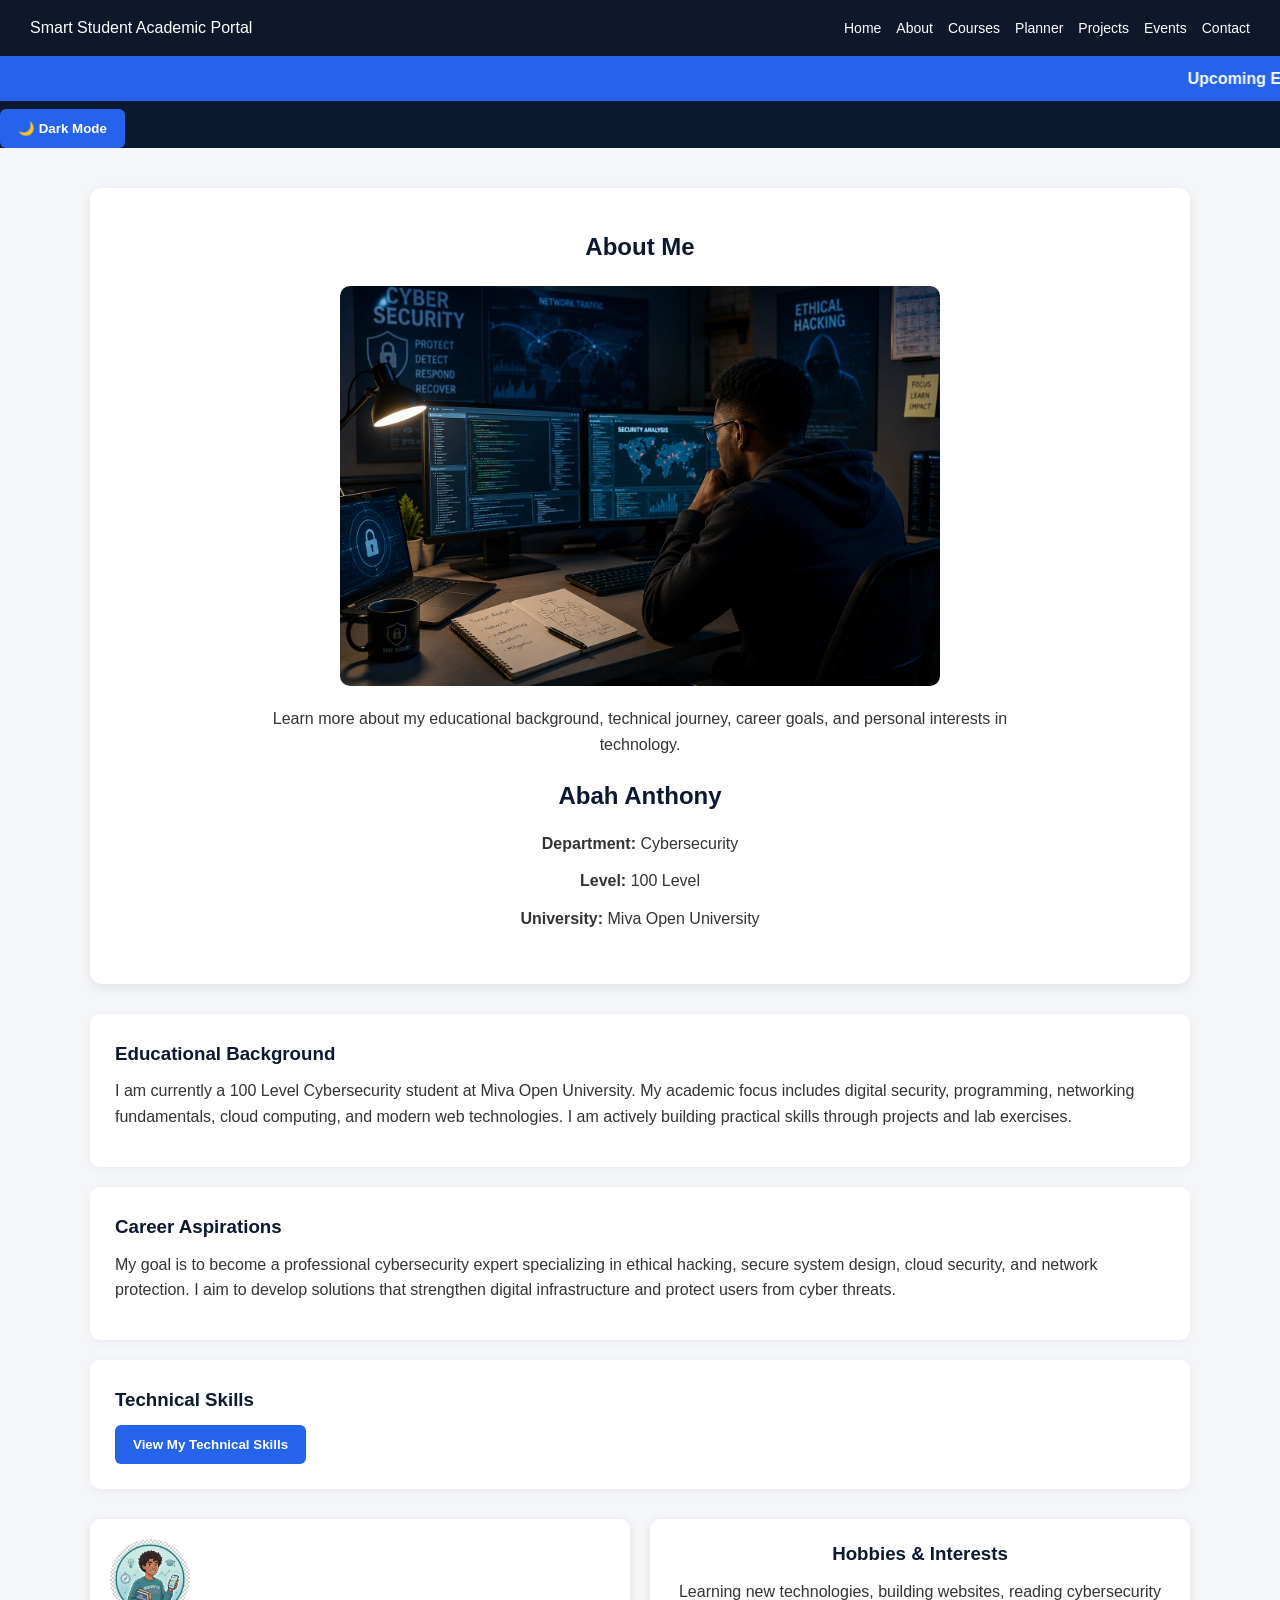
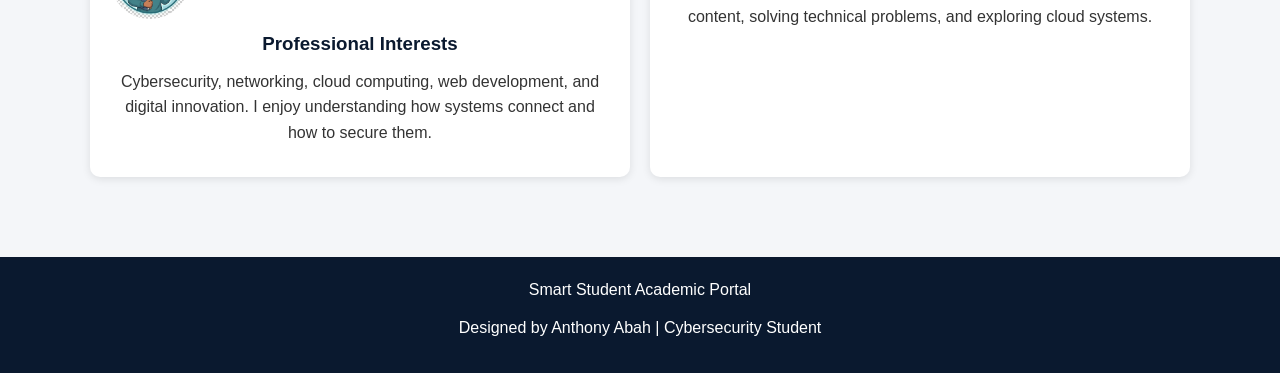
==== about.html @ 96dfaee3 "Initial commit" ====
<!DOCTYPE html>
<html lang="en">

<head>
<meta charset="UTF-8">
<meta name="viewport" content="width=device-width, initial-scale=1.0">

<title>About Me | Smart Student Academic Portal</title>

<link rel="stylesheet" href="style.css">
</head>

<body>

<header>

<nav>
<div class="logo">
Smart Student Academic Portal
</div>

<ul>
<li><a href="index.html">Home</a></li>
<li><a href="about.html" class="active">About</a></li>
<li><a href="courses.html">Courses</a></li>
<li><a href="planner.html">Planner</a></li>
<li><a href="projects.html">Projects</a></li>
<li><a href="events.html">Events</a></li>
<li><a href="appointments.html">Contact</a></li>
</ul>
</nav>

<marquee>
Upcoming Events: Cybersecurity Seminar | HTML Lab Assessment | Student Workshop | Guest Lecture
</marquee>

<button id="darkModeBtn" onclick="toggleDarkMode()">
🌙 Dark Mode
</button>

</header>


<main class="container">

<section class="about-hero">

<h1>About Me</h1>

<img src="images/cyber-analysis.png"
alt="Cybersecurity Professional Analyzing Data">

<p>
Learn more about my educational background, technical journey, career goals, and personal interests in technology.
</p>

<h2>Abah Anthony</h2>

<p><strong>Department:</strong> Cybersecurity</p>
<p><strong>Level:</strong> 100 Level</p>
<p><strong>University:</strong> Miva Open University</p>

</section>


<section class="content-block">

<h3>Educational Background</h3>

<p>
I am currently a 100 Level Cybersecurity student at Miva Open University.
My academic focus includes digital security, programming, networking fundamentals,
cloud computing, and modern web technologies. I am actively building practical skills
through projects and lab exercises.
</p>

</section>


<section class="content-block">

<h3>Career Aspirations</h3>

<p>
My goal is to become a professional cybersecurity expert specializing in ethical hacking,
secure system design, cloud security, and network protection. I aim to develop solutions
that strengthen digital infrastructure and protect users from cyber threats.
</p>

</section>


<section class="content-block">

<h3>Technical Skills</h3>

<button onclick="toggleSkills()">View My Technical Skills</button>

<div id="skills" style="display:none;">
<ul>
<li>HTML5 & CSS3</li>
<li>JavaScript Basics</li>
<li>Python Programming</li>
<li>Cybersecurity Fundamentals</li>
<li>Networking Basics</li>
<li>Cloud Networking Fundamentals</li>
<li>Cloud Computing Concepts</li>
<li>Network Security Principles</li>
<li>Problem Solving</li>
</ul>
</div>

</section>


<section class="card-container">

<div class="card">
<img src="images/student-avatar.png" alt="Student Avatar">
<h3>Professional Interests</h3>
<p>
Cybersecurity, networking, cloud computing, web development, and digital innovation.
I enjoy understanding how systems connect and how to secure them.
</p>
</div>

<div class="card">
<h3>Hobbies & Interests</h3>
<p>
Learning new technologies, building websites, reading cybersecurity content,
solving technical problems, and exploring cloud systems.
</p>
</div>

</section>

</main>


<footer>
<p>Smart Student Academic Portal</p>
<p>Designed by Anthony Abah | Cybersecurity Student</p>
</footer>


<script src="script.js"></script>

</body>
</html>
---- style.css ----
/* ===================== */
/* RESET */
/* ===================== */

* {
    margin: 0;
    padding: 0;
    box-sizing: border-box;
}

/* ===================== */
/* BODY */
/* ===================== */

body {
    font-family: Arial, sans-serif;
    line-height: 1.6;
    background: #f4f6f9;
    color: #333;
}

/* ===================== */
/* TYPOGRAPHY FIX */
/* ===================== */

h1, h2, h3 {
    color: #0A192F;
    margin-bottom: 10px;
}

p {
    margin-bottom: 12px;
}

/* ===================== */
/* HEADER */
/* ===================== */

header {
    background: #0A192F;
    color: white;
}

/* NAVIGATION */

nav {
    display: flex;
    justify-content: space-between;
    align-items: center;
    padding: 15px 30px;
    background: #0f172a;
    color: white;
}

nav ul {
    display: flex;
    gap: 15px;
    list-style: none;
}

nav ul li a {
    color: white;
    text-decoration: none;
    font-size: 14px;
    transition: 0.3s ease;
}

nav ul li a:hover {
    color: #60a5fa;
}

/* ===================== */
/* MARQUEE */
/* ===================== */

marquee {
    background: #2563EB;
    color: white;
    padding: 10px;
    font-weight: bold;
}

/* ===================== */
/* BUTTONS */
/* ===================== */

button {
    background: #2563EB;
    color: white;
    border: none;
    padding: 12px 18px;
    border-radius: 6px;
    cursor: pointer;
    transition: 0.3s;
}

button:hover {
    background: #0A192F;
}

/* ===================== */
/* CONTAINER */
/* ===================== */

.container {
    width: 90%;
    max-width: 1100px;
    margin: auto;
    padding: 40px 0;
}

/* ===================== */
/* HERO (FIXED FOR ABOUT PAGE) */
/* ===================== */

/* ===================== */
/* HERO SECTION */
/* ===================== */

.hero {
    display: flex;
    align-items: center;
    justify-content: space-between;
    gap: 40px;
    margin-bottom: 40px;
    flex-wrap: wrap;
}

.hero-image,
.hero-text {
    flex: 1;
}

.hero img {
    width: 100%;
    max-width: 600px;
    border-radius: 10px;
    display: block;
}

.hero-text {
    text-align: left;
}

/* ===================== */
/* SECTIONS (IMPORTANT FIX) */
/* ===================== */

.content-block {
    background: white;
    padding: 25px;
    margin-bottom: 20px;
    border-radius: 10px;
    box-shadow: 0 2px 10px rgba(0,0,0,0.05);
}

/* ===================== */
/* HERO TEXT */
/* ===================== */

.hero-text {
    margin-top: 20px;
}

/* ===================== */
/* SKILLS LIST */
/* ===================== */

#skills {
    margin-top: 15px;
    padding-left: 20px;
}

/* ===================== */
/* CARDS */
/* ===================== */

.card-container {
    display: grid;
    grid-template-columns: repeat(auto-fit, minmax(250px, 1fr));
    gap: 20px;
    margin-top: 30px;
}

.card {
    background: white;
    padding: 20px;
    border-radius: 10px;
    box-shadow: 0 2px 8px rgba(0,0,0,0.1);
    text-align: center;
    transition: transform 0.3s ease;
}

.card:hover {
    transform: translateY(-5px);
}

.card img {
    width: 80px;
    height: 80px;
    border-radius: 50%;
    margin-bottom: 10px;
}

/* ===================== */
/* TABLES */
/* ===================== */


table, th, td {
    border: 1px solid #ccc;
}

th {
    background: #0A192F;
    color: white;
    padding: 12px;
}

td {
    padding: 12px;
    text-align: center;
}

/* ===================== */
/* FORMS */
/* ===================== */

form {
    background: white;
    padding: 25px;
    border-radius: 10px;
}

input,
textarea,
select{

width:100%;
padding:12px;
margin:10px 0;
border:1px solid #cbd5e1;
border-radius:8px;
font-size:15px;
transition:.3s;

}

input:focus,
textarea:focus,
select:focus{

border-color:#2563eb;
outline:none;
box-shadow:0 0 5px rgba(37,99,235,.3);

}

/* ===================== */
/* FOOTER */
/* ===================== */

footer {
    background: #0A192F;
    color: white;
    text-align: center;
    padding: 20px;
    margin-top: 40px;
}

/* ===================== */
/* DARK MODE */
/* ===================== */

body.dark-mode {
    background-color: #121212;
    color: #ffffff;
}

/* Header & Footer */

body.dark-mode header,
body.dark-mode footer {
    background-color: #1e1e1e;
}

/* Cards and content sections */

body.dark-mode .content-block,
body.dark-mode .card,
body.dark-mode form,
body.dark-mode table {
    background-color: #242424;
    color: #ffffff;
}

/* Headings */

body.dark-mode h1,
body.dark-mode h2,
body.dark-mode h3,
body.dark-mode h4,
body.dark-mode h5,
body.dark-mode h6 {
    color: #ffffff;
}

/* General text */

body.dark-mode p,
body.dark-mode span,
body.dark-mode li,
body.dark-mode label,
body.dark-mode td,
body.dark-mode th {
    color: #ffffff;
}

/* Navigation links */

body.dark-mode nav ul li a {
    color: #ffffff;
}

/* Tables */

body.dark-mode tr:nth-child(even) {
    background-color: #2a2a2a;
}

body.dark-mode tr:hover {
    background-color: #333333;
}

/* Inputs */

body.dark-mode input,
body.dark-mode textarea,
body.dark-mode select {
    background-color: #1e1e1e;
    color: #ffffff;
    border: 1px solid #444;
}

/* Lists inside cards */

body.dark-mode .card ul li {
    background-color: #2a2a2a;
}

/* Date & Time box */

body.dark-mode #dateTime {
    background-color: #1e1e1e;
}

/* Buttons */

body.dark-mode button {
    background-color: #2563EB;
    color: #ffffff;
}

body.dark-mode button:hover {
    background-color: #3b82f6;
}
body.dark-mode {
    background: #0f172a;
    color: #e2e8f0;
}

body.dark-mode nav {
    background: #020617;
}

body.dark-mode .hero-home {
    background: linear-gradient(to right, #0b1220, #0f172a);
}

body.dark-mode .dash-card,
body.dark-mode .stat-card,
body.dark-mode .multimedia {
    background: #1e293b;
    color: #e2e8f0;
}

body.dark-mode #dateTime {
    background: rgba(255,255,255,0.05);
    color: white;
}

body.dark-mode .dash-card{

background:#1e293b;
color:white;

}

body.dark-mode .dash-card h3{

color:white;

}

body.dark-mode .dash-card p{

color:#d1d5db;

}

body.dark-mode .hero-home{

background:#1e293b;
color:white;

}

button{

font-weight:600;

}
/* ===================== */
/* RESPONSIVE */
/* ===================== */

/* ===================== */
/* RESPONSIVE */
/* ===================== */

@media (max-width: 768px) {

    nav {
        flex-direction: column;
        align-items: center;
        padding: 20px;
    }

    nav ul {
        display: flex;
        flex-wrap: wrap;
        justify-content: center;
        gap: 12px;
        margin-top: 15px;
    }

    .hero {
        flex-direction: column;
        text-align: center;
    }

    .hero-text {
        text-align: center;
    }

    .container {
        width: 95%;
    }

    .card {
        width: 100%;
    }
}

table {
    width: 100%;
    border-collapse: collapse;
    margin-top: 20px;
    background: white;
    border-radius: 10px;
    overflow: hidden;
}

/* zebra rows */
tr:nth-child(even) {
    background: #f8fafc;
}

tr:hover {
    background: #eef2ff;
}
.hero-home {
    text-align: center;
    background: white;
    padding: 40px;
    border-radius: 12px;
    margin-bottom: 30px;
    box-shadow: 0 2px 10px rgba(0,0,0,0.08);
}

.profile-image {
    width: 180px;
    height: 180px;
    object-fit: cover;
    border-radius: 50%;
    margin-bottom: 20px;
}

.hero-home h1 {
    margin-bottom: 10px;
}

.hero-home h2 {
    margin-bottom: 10px;
}

.hero-home p {
    max-width: 800px;
    margin: 0 auto 15px auto;
}

/* ===================== */
/* MULTIMEDIA SECTION */
/* ===================== */

.multimedia {
    margin: 40px 20px;
    padding: 30px;
    background: #fff;
    border-radius: 12px;
    box-shadow: 0 6px 18px rgba(0,0,0,0.05);
}

.multimedia h2{

margin-bottom: 15px;

}

.multimedia p{

margin-bottom: 20px;

}

.multimedia iframe{

width:100%;
aspect-ratio:16/9;
height:auto;

}
#dateTime {
    margin-top: 15px;
    font-size: 18px;
    font-weight: 500;
    padding: 10px 15px;
    display: inline-block;
    border-radius: 10px;
    background: rgba(0,0,0,0.05);
}
.cta-button {
    display: inline-block;
    margin-top: 20px;
    padding: 12px 22px;
    background: #2563eb;
    color: white;
    text-decoration: none;
    border-radius: 8px;
    font-weight: 600;
    transition: 0.3s ease;
}

.cta-button:hover {
    background: #1d4ed8;
    transform: translateY(-3px);
}
/* DASHBOARD GRID */
.dashboard-grid {
    display: grid;
    grid-template-columns: repeat(auto-fit, minmax(220px, 1fr));
    gap: 20px;
    margin-top: 20px;
}

/* FUNCTIONAL CARDS */
.dash-card {
    display: block;
    text-decoration: none;
    color: inherit;
    background: #fff;
    padding: 20px;
    border-radius: 12px;
    box-shadow: 0 4px 12px rgba(0,0,0,0.08);
    transition: 0.3s ease;
}

.dash-card:hover {
    transform: translateY(-5px);
    box-shadow: 0 8px 18px rgba(0,0,0,0.15);
}

/* STATS GRID */
.stats-grid {
    display: grid;
    grid-template-columns: repeat(auto-fit, minmax(180px, 1fr));
    gap: 20px;
    margin-top: 20px;
}

.stat-card {
    background: #ffffff;
    padding: 25px;
    border-radius: 14px;
    text-align: center;
    box-shadow: 0 6px 18px rgba(0,0,0,0.06);
    transition: 0.3s ease;
}

.stat-card:hover {
    transform: scale(1.05);
}

.stat-card h3 {
    font-size: 26px;
    margin-bottom: 5px;
    color: #2563eb;
}
#taskList {
    list-style: none;
    padding: 0;
    margin-top: 10px;
}

#taskList li {
    display: flex;
    justify-content: space-between;
    align-items: center;
    padding: 8px;
    margin-bottom: 6px;
    background: #f4f4f4;
    border-radius: 6px;
}

#taskList button {
    background: red;
    color: white;
    border: none;
    padding: 5px 8px;
    border-radius: 4px;
    cursor: pointer;
}

#taskList button:hover {
    opacity: 0.8;
}

progress{
width:100%;
height:20px;
margin-top:15px;
border-radius:8px;
}

img{
max-width:100%;
height:auto;
display:block;
}

/* ===================== */
/* ABOUT HERO */
/* ===================== */

.about-hero{
    text-align:center;
    background:#ffffff;
    padding:40px;
    border-radius:12px;
    margin-bottom:30px;
    box-shadow:0 4px 12px rgba(0,0,0,.08);
}

.about-hero img{
    width:100%;
    max-width:600px;
    margin:20px auto;
    display:block;
    border-radius:10px;
}

.about-hero h1{
    margin-bottom:15px;
}

.about-hero h2{
    margin-top:20px;
    margin-bottom:15px;
}

.about-hero p{
    max-width:800px;
    margin:0 auto 12px auto;
}
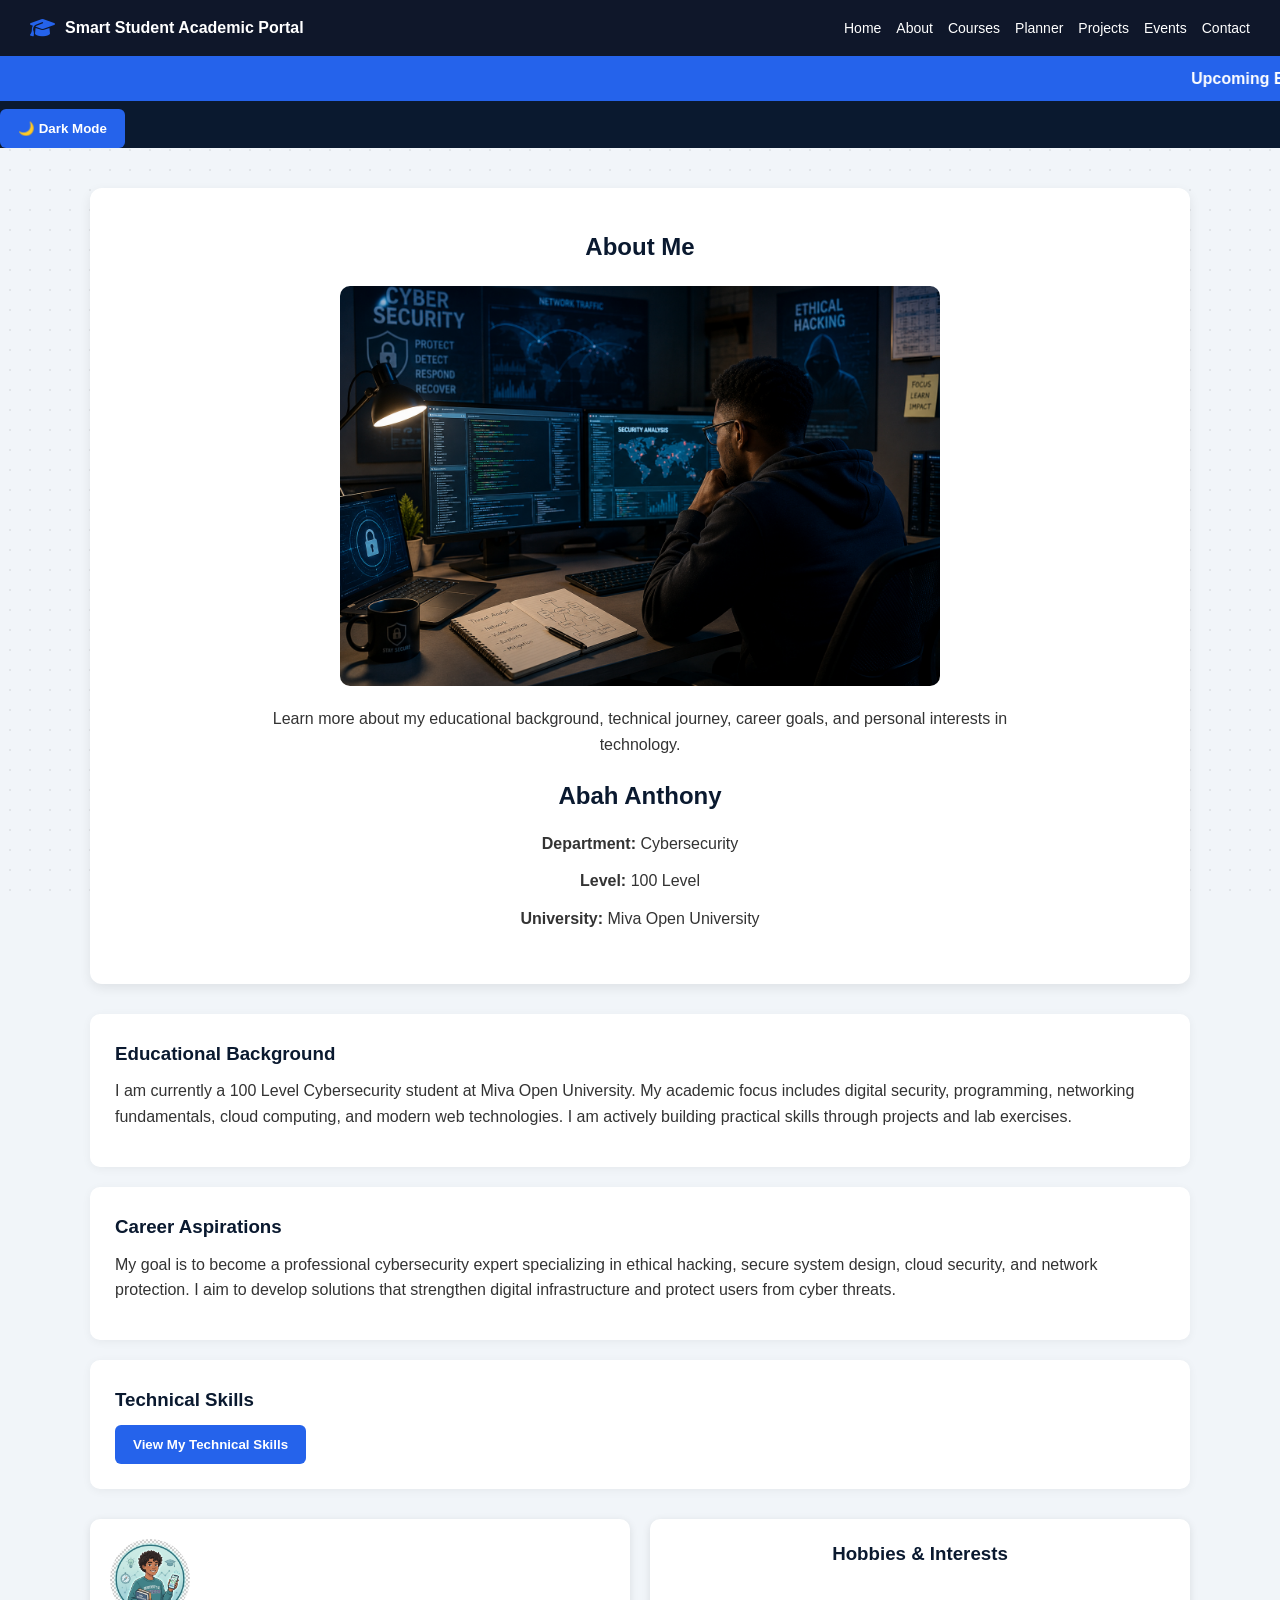
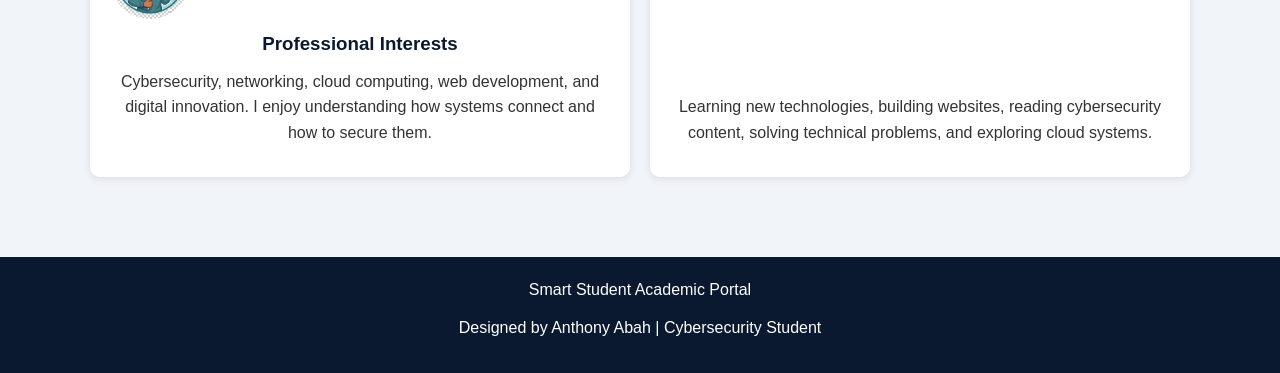
==== commit 03fb7642: "Improve projects page layout with dashboard section and stats" ====
--- a/about.html
+++ b/about.html
@@ -6,6 +6,7 @@
 <meta name="viewport" content="width=device-width, initial-scale=1.0">
 
 <title>About Me | Smart Student Academic Portal</title>
+<link rel="stylesheet" href="https://cdnjs.cloudflare.com/ajax/libs/font-awesome/6.5.0/css/all.min.css">
 
 <link rel="stylesheet" href="style.css">
 </head>
@@ -16,6 +17,7 @@
 
 <nav>
 <div class="logo">
+<i class="fa-solid fa-graduation-cap"></i>
 Smart Student Academic Portal
 </div>
 
--- a/style.css
+++ b/style.css
@@ -15,8 +15,21 @@
 body {
     font-family: Arial, sans-serif;
     line-height: 1.6;
-    background: #f4f6f9;
     color: #333;
+    background: #f1f5f9;
+}
+
+body::before {
+    content: "";
+    position: fixed;
+    top: 0;
+    left: 0;
+    width: 100%;
+    height: 100%;
+    background-image: radial-gradient(#00000010 1px, transparent 1px);
+    background-size: 20px 20px;
+    pointer-events: none;
+    z-index: -1;
 }
 
 /* ===================== */
@@ -192,7 +205,8 @@
 }
 
 .card:hover {
-    transform: translateY(-5px);
+    transform: translateY(-8px);
+    box-shadow: 0 14px 28px rgba(0,0,0,0.15);
 }
 
 .card img {
@@ -200,6 +214,17 @@
     height: 80px;
     border-radius: 50%;
     margin-bottom: 10px;
+}
+
+.card,
+.content-block,
+.stat-card,
+.dash-card {
+    backdrop-filter: blur(6px);
+}
+
+.card button {
+    margin-top: 15px;
 }
 
 /* ===================== */
@@ -469,6 +494,29 @@
     background: white;
     border-radius: 10px;
     overflow: hidden;
+}
+
+.table-wrapper {
+    width: 100%;
+    overflow-x: auto;
+    -webkit-overflow-scrolling: touch;
+}
+
+table {
+    width: 100%;
+    border-collapse: collapse;
+    min-width: 600px; /* keeps structure intact */
+}
+
+@media (max-width: 768px) {
+    table {
+        font-size: 13px;
+    }
+
+    th, td {
+        padding: 8px;
+        white-space: nowrap;
+    }
 }
 
 /* zebra rows */
@@ -691,4 +739,123 @@
 .about-hero p{
     max-width:800px;
     margin:0 auto 12px auto;
+}
+
+/* ===================== */
+/* PROJECTS HERO */
+/* ===================== */
+
+.projects-hero {
+    text-align: center;
+    margin-bottom: 30px;
+}
+
+.projects-hero h1 {
+    font-size: 38px;
+    margin-bottom: 10px;
+}
+
+.projects-hero p {
+    max-width: 700px;
+    margin: 0 auto 30px auto;
+    color: #555;
+}
+
+/* ===================== */
+/* PROJECT SUMMARY STATS */
+/* ===================== */
+
+.project-summary {
+    display: grid;
+    grid-template-columns: repeat(auto-fit, minmax(150px, 1fr));
+    gap: 15px;
+    margin-top: 20px;
+}
+
+.summary-card {
+    background: white;
+    padding: 20px;
+    border-radius: 12px;
+    text-align: center;
+    box-shadow: 0 4px 12px rgba(0,0,0,0.08);
+    transition: 0.3s ease;
+}
+
+.summary-card:hover {
+    transform: translateY(-5px);
+}
+
+.summary-card h3 {
+    font-size: 28px;
+    color: #2563eb;
+}
+
+/* ===================== */
+/* STATUS BADGES */
+/* ===================== */
+
+#project1Status,
+#project2Status,
+#project3Status {
+    padding: 5px 10px;
+    border-radius: 6px;
+    font-weight: bold;
+    display: inline-block;
+}
+
+#project1Status {
+    background: #fff3cd;
+    color: #856404;
+}
+
+#project2Status {
+    background: #d4edda;
+    color: #155724;
+}
+
+#project3Status {
+    background: #f8d7da;
+    color: #721c24;
+}
+
+/* ===================== */
+/* CARD IMPROVEMENT */
+/* ===================== */
+
+.card {
+    min-height: 240px;
+    display: flex;
+    flex-direction: column;
+    justify-content: space-between;
+}
+
+body.dark-mode .summary-card {
+    background: #1e293b;
+    color: #e2e8f0;
+    box-shadow: 0 6px 16px rgba(0,0,0,0.4);
+}
+
+body.dark-mode .summary-card h3 {
+    color: #60a5fa;
+}
+
+body.dark-mode .summary-card p {
+    color: #cbd5e1;
+}
+
+body.dark-mode .summary-card:hover {
+    transform: translateY(-5px);
+    box-shadow: 0 10px 25px rgba(0,0,0,0.5);
+}
+
+.logo {
+    display: flex;
+    align-items: center;
+    gap: 10px;
+    font-weight: bold;
+}
+
+.logo i {
+    color: #2563eb;
+    font-size: 20px;
 }
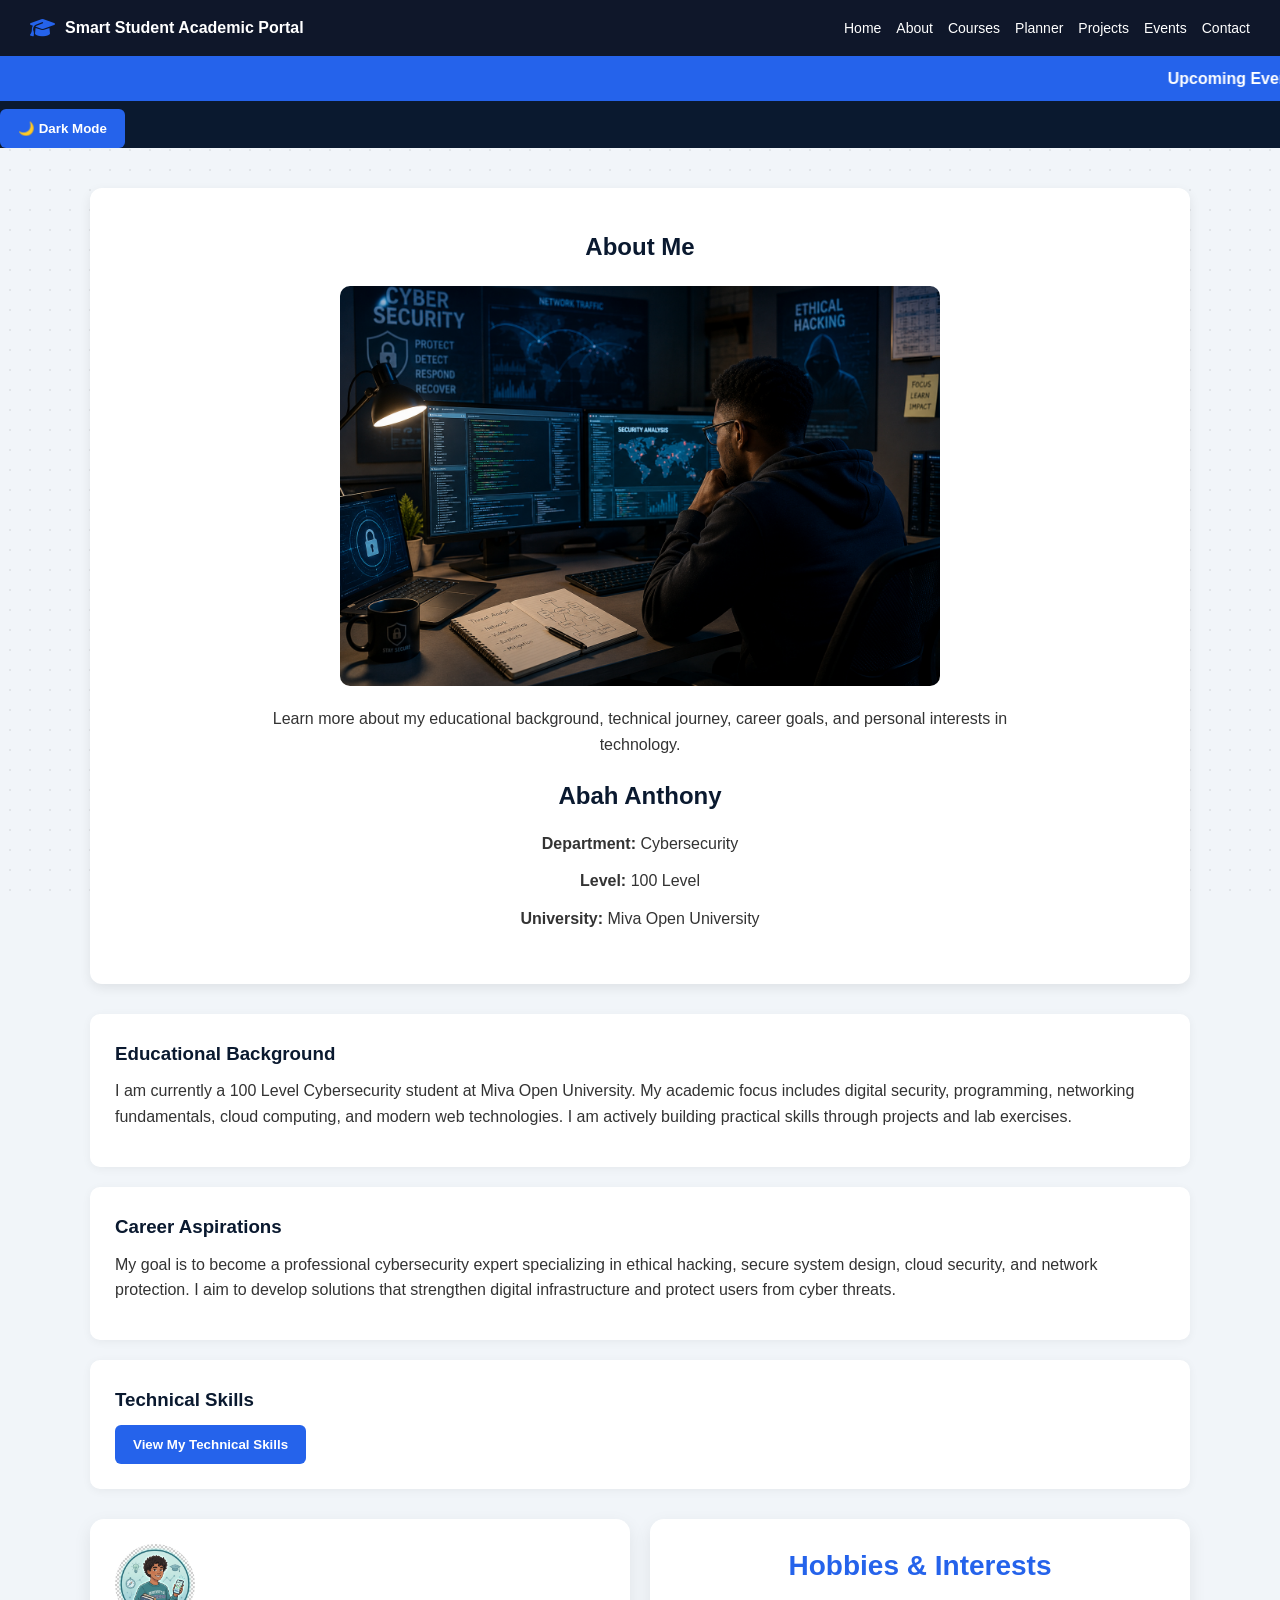
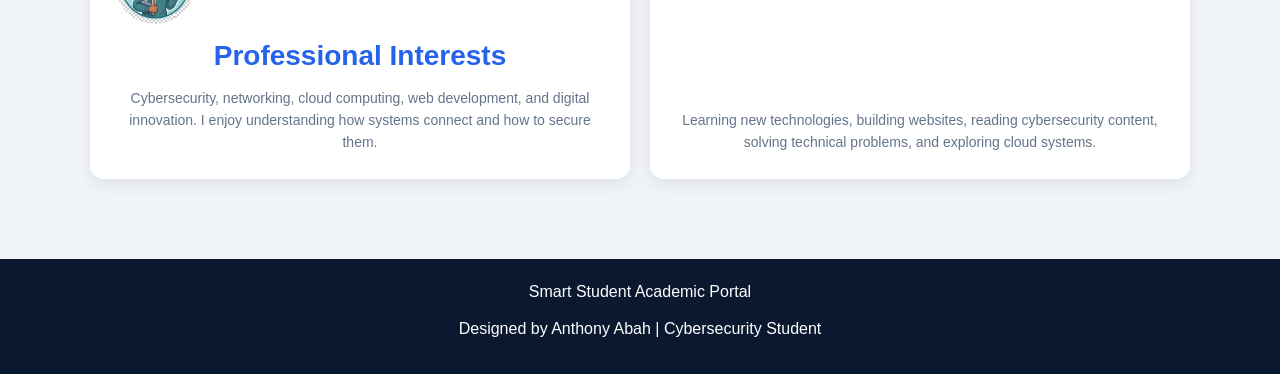
==== commit 7ae1c4a8: "Improve projects page layout with dashboard section and stats" ====
--- a/about.html
+++ b/about.html
@@ -9,6 +9,16 @@
 <link rel="stylesheet" href="https://cdnjs.cloudflare.com/ajax/libs/font-awesome/6.5.0/css/all.min.css">
 
 <link rel="stylesheet" href="style.css">
+
+<script>
+(function () {
+    const savedTheme = localStorage.getItem("theme");
+
+    if (savedTheme === "dark") {
+        document.documentElement.classList.add("dark-mode");
+    }
+})();
+</script>
 </head>
 
 <body>
--- a/style.css
+++ b/style.css
@@ -858,4 +858,62 @@
 .logo i {
     color: #2563eb;
     font-size: 20px;
+}
+
+.dark-mode .about-hero {
+    background: #1e293b;
+    color: #e2e8f0;
+}
+
+.dark-mode .about-hero p,
+.dark-mode .about-hero h1,
+.dark-mode .about-hero h2 {
+    color: #e2e8f0;
+}
+
+.dark-mode .about-hero span {
+    color: #cbd5e1;
+}
+
+/* ===================== */
+/* COURSE DASHBOARD CARDS FIX */
+/* ===================== */
+
+.card-container .card {
+    background: #ffffff;
+    padding: 25px;
+    border-radius: 14px;
+    text-align: center;
+    box-shadow: 0 6px 18px rgba(0,0,0,0.08);
+    transition: all 0.3s ease;
+}
+
+.card-container .card h3 {
+    font-size: 28px;
+    margin-bottom: 8px;
+    color: #2563eb;
+}
+
+.card-container .card p {
+    margin: 0;
+    font-size: 14px;
+    color: #64748b;
+}
+
+.dark-mode .card-container .card {
+    background: #1e293b;
+    color: #e2e8f0;
+}
+
+.dark-mode .card-container .card p {
+    color: #cbd5e1;
+}
+
+.dark-mode .card-container .card h3 {
+    color: #60a5fa;
+}
+
+.card-container .card:hover {
+    transform: translateY(-6px) scale(1.02);
+    box-shadow: 0 12px 25px rgba(0,0,0,0.15);
 }
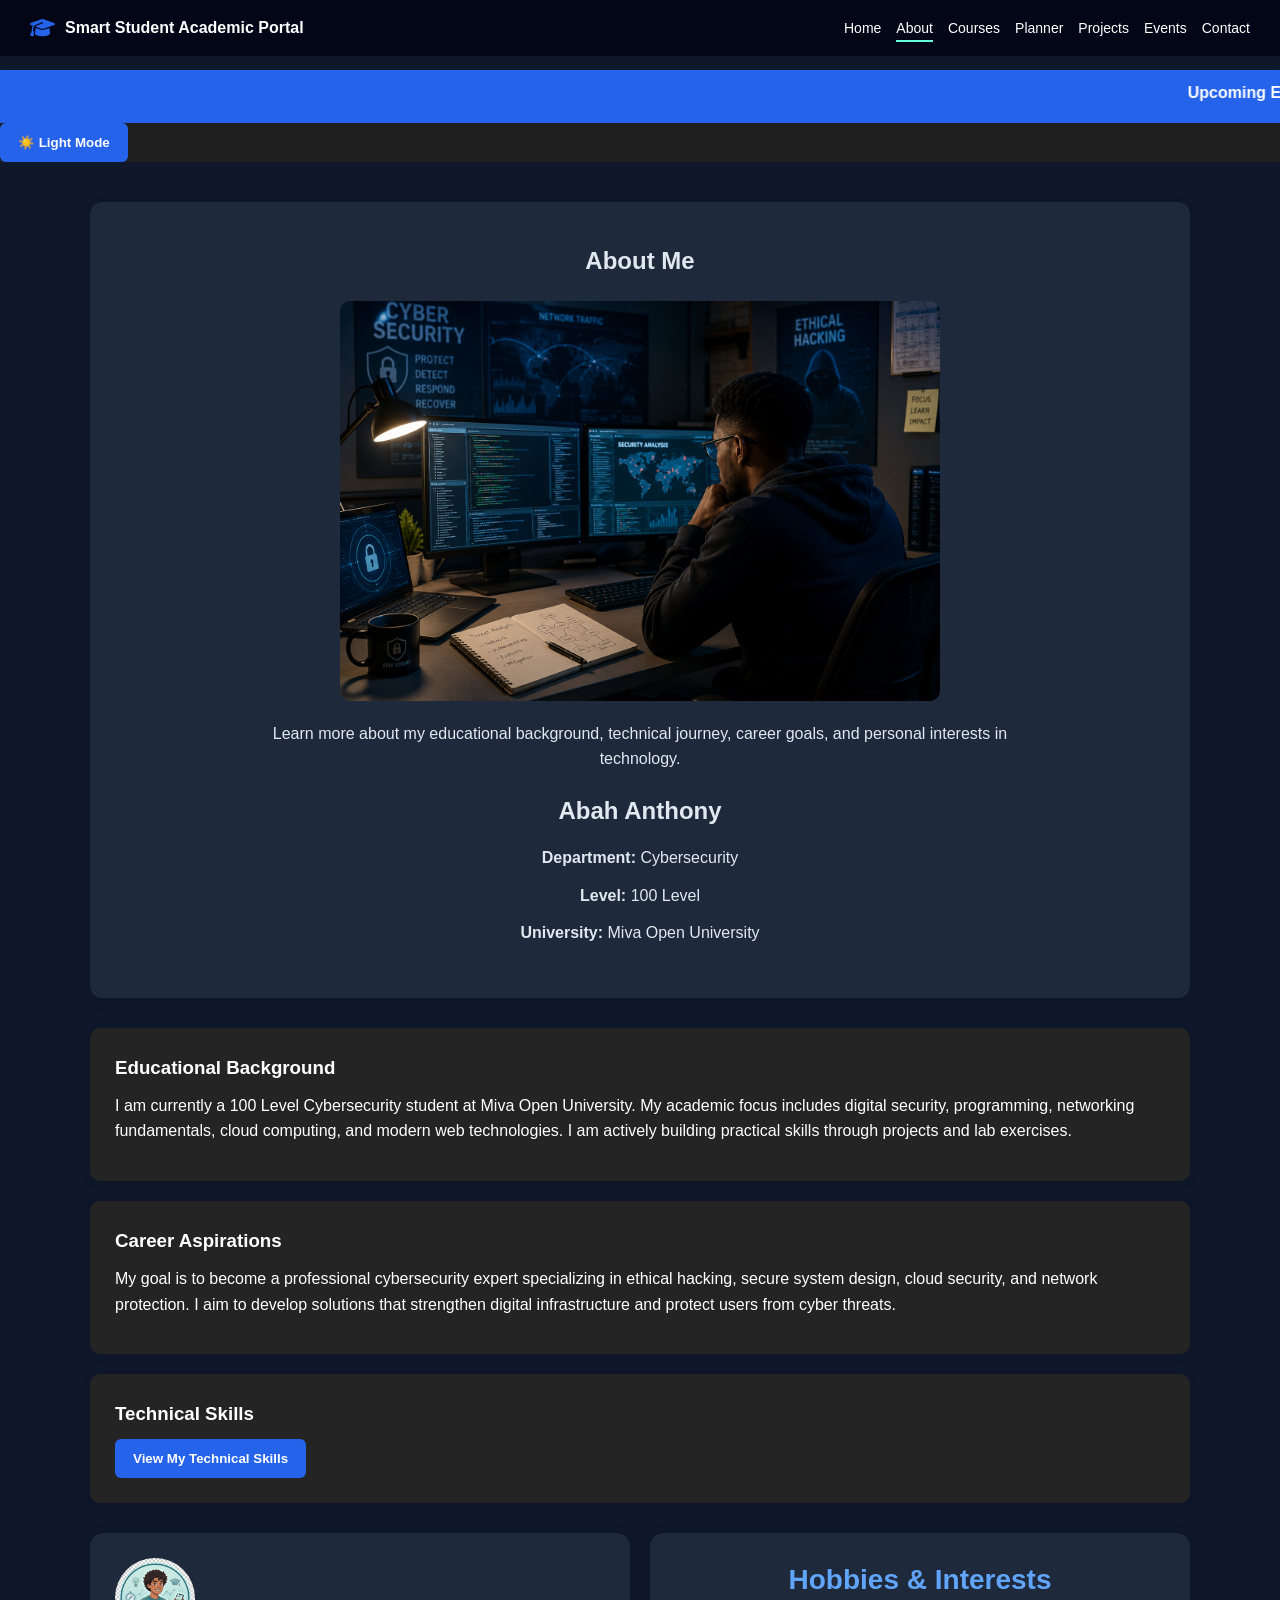
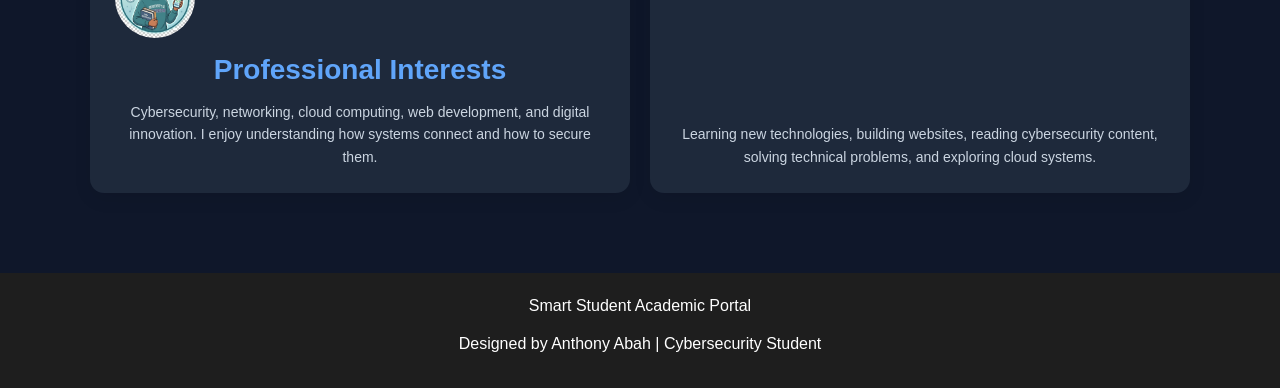
==== commit ae58c146: "Improve projects page layout with dashboard section and stats" ====
--- a/about.html
+++ b/about.html
@@ -23,6 +23,10 @@
 
 <body>
 
+    <div id="loader">
+    <div class="spinner"></div>
+    <p>Loading Smart Portal...</p>
+</div>
 <header>
 
 <nav>
@@ -42,9 +46,11 @@
 </ul>
 </nav>
 
-<marquee>
-Upcoming Events: Cybersecurity Seminar | HTML Lab Assessment | Student Workshop | Guest Lecture
-</marquee>
+<div class="marquee-wrapper">
+    <marquee>
+        Upcoming Events: Cybersecurity Seminar | HTML Lab Assessment | Student Workshop | Guest Lecture
+    </marquee>
+</div>
 
 <button id="darkModeBtn" onclick="toggleDarkMode()">
 🌙 Dark Mode
@@ -156,6 +162,6 @@
 
 
 <script src="script.js"></script>
-
+<button id="topBtn" onclick="scrollToTop()">↑ Top</button>
 </body>
 </html>
--- a/style.css
+++ b/style.css
@@ -82,6 +82,25 @@
     color: #60a5fa;
 }
 
+nav {
+    position: fixed;
+    top: 0;
+    left: 0;
+    width: 100%;
+    z-index: 1000;
+}
+
+nav {
+    transition: all 0.3s ease;
+    box-shadow: 0 2px 10px rgba(0,0,0,0.1);
+}
+
+nav ul li a.active {
+    color: #64FFDA;
+    border-bottom: 2px solid #64FFDA;
+    padding-bottom: 4px;
+}
+
 /* ===================== */
 /* MARQUEE */
 /* ===================== */
@@ -227,6 +246,25 @@
     margin-top: 15px;
 }
 
+.card {
+    opacity: 0;
+    transform: translateY(40px);
+    transition: all 0.7s cubic-bezier(0.2, 0.8, 0.2, 1);
+    will-change: transform, opacity;
+}
+
+/* When visible */
+.card.show {
+    opacity: 1;
+    transform: translateY(0);
+}
+
+/* Optional: smoother hover (keep your existing one too) */
+.card:hover {
+    transform: translateY(-6px);
+    box-shadow: 0 12px 24px rgba(0,0,0,0.12);
+}
+
 /* ===================== */
 /* TABLES */
 /* ===================== */
@@ -506,6 +544,17 @@
     width: 100%;
     border-collapse: collapse;
     min-width: 600px; /* keeps structure intact */
+}
+
+table {
+    width: 100%;
+    min-width: 500px;
+    border-collapse: collapse;
+}
+
+th, td {
+    padding: 12px;
+    text-align: left;
 }
 
 @media (max-width: 768px) {
@@ -916,4 +965,144 @@
 .card-container .card:hover {
     transform: translateY(-6px) scale(1.02);
     box-shadow: 0 12px 25px rgba(0,0,0,0.15);
+}
+
+table {
+    width: 100%;
+    min-width: 600px; /* prevents squashing on desktop */
+    border-collapse: collapse;
+}
+
+body {
+    padding-top: 70px; /* adjust depending on nav height */
+}
+
+/* ===================== */
+/* PAGE LOADER */
+/* ===================== */
+
+#loader {
+    position: fixed;
+    top: 0;
+    left: 0;
+    width: 100%;
+    height: 100%;
+    background: #0A192F;
+    display: flex;
+    flex-direction: column;
+    justify-content: center;
+    align-items: center;
+    z-index: 9999;
+    color: white;
+}
+
+/* Spinner */
+.spinner {
+    width: 60px;
+    height: 60px;
+    border: 6px solid #ffffff33;
+    border-top: 6px solid #64FFDA;
+    border-radius: 50%;
+    animation: spin 1s linear infinite;
+    margin-bottom: 15px;
+}
+
+@keyframes spin {
+    0% { transform: rotate(0deg); }
+    100% { transform: rotate(360deg); }
+}
+
+/* Fade out effect */
+#loader.hide {
+    opacity: 0;
+    visibility: hidden;
+    transition: all 0.5s ease;
+}
+
+/* ===================== */
+/* BACK TO TOP BUTTON */
+/* ===================== */
+
+#topBtn {
+    position: fixed;
+    bottom: 30px;
+    right: 30px;
+    z-index: 999;
+    background: #2563EB;
+    color: white;
+    border: none;
+    padding: 12px 15px;
+    border-radius: 50px;
+    cursor: pointer;
+    font-size: 16px;
+    display: none;
+    box-shadow: 0 4px 10px rgba(0,0,0,0.2);
+    transition: all 0.3s ease;
+}
+
+#topBtn:hover {
+    background: #0A192F;
+    transform: translateY(-3px);
+}
+
+/* Dark mode support */
+body.dark-mode #topBtn {
+    background: #64FFDA;
+    color: #000;
+}
+
+body {
+    animation: fadeIn 0.4s ease-in;
+}
+
+@keyframes fadeIn {
+    from { opacity: 0; transform: translateY(5px); }
+    to { opacity: 1; transform: translateY(0); }
+}
+
+button {
+    transition: all 0.25s ease;
+}
+
+button:hover {
+    transform: translateY(-2px);
+}
+
+.card {
+    transition: all 0.6s ease;
+}
+
+.card:nth-child(1) { transition-delay: 0.05s; }
+.card:nth-child(2) { transition-delay: 0.1s; }
+.card:nth-child(3) { transition-delay: 0.15s; }
+.card:hover {
+    transform: translateY(-6px);
+    box-shadow: 0 15px 30px rgba(0,0,0,0.15);
+}
+
+input:focus, textarea:focus, select:focus {
+    outline: none;
+    border-color: #2563EB;
+    box-shadow: 0 0 5px rgba(37, 99, 235, 0.4);
+}
+
+html {
+    scroll-behavior: smooth;
+}
+
+.marquee-wrapper {
+    position: sticky;
+    top: 70px;
+    z-index: 999;
+    background: #2563EB;
+}
+
+header {
+    position: sticky;
+    top: 0;
+    z-index: 1000;
+}
+
+nav {
+    z-index: 1100;
 }
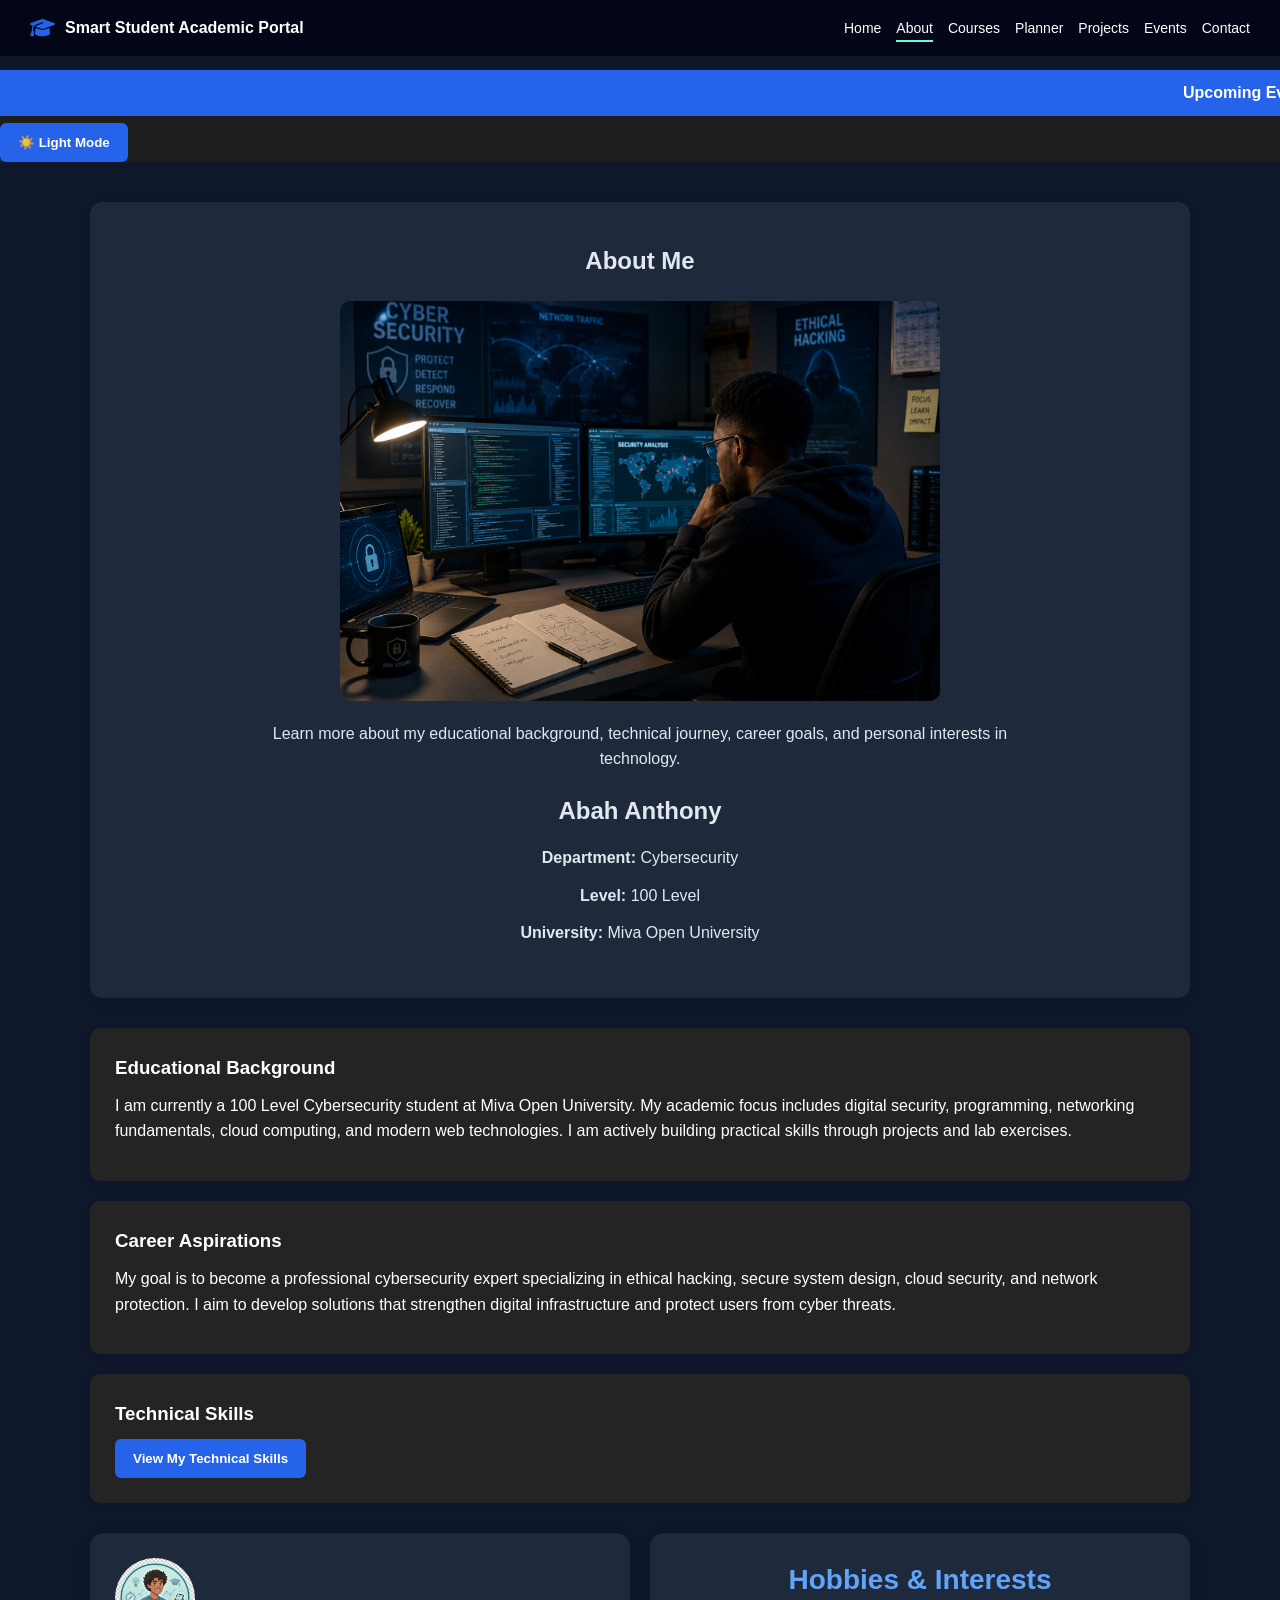
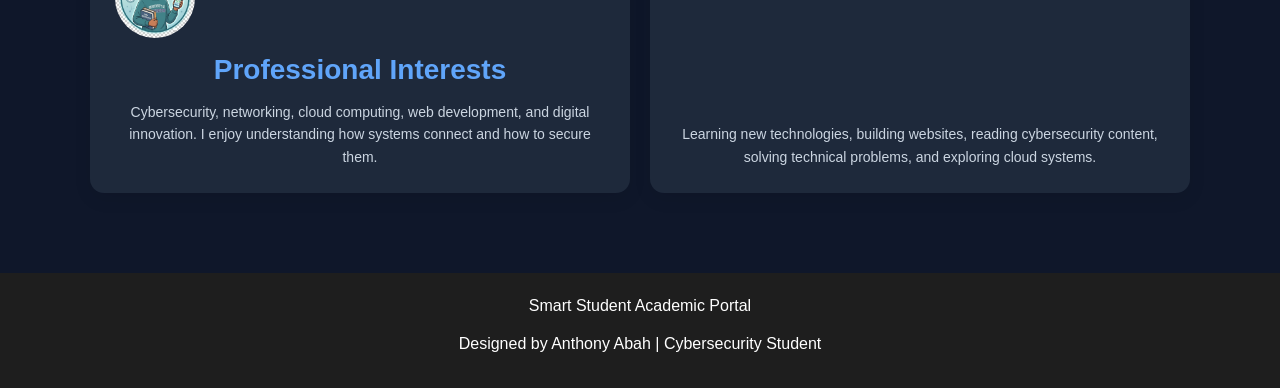
==== commit a7873586: "Improve projects page layout with dashboard section and stats" ====
--- a/about.html
+++ b/about.html
@@ -46,11 +46,9 @@
 </ul>
 </nav>
 
-<div class="marquee-wrapper">
-    <marquee>
-        Upcoming Events: Cybersecurity Seminar | HTML Lab Assessment | Student Workshop | Guest Lecture
-    </marquee>
-</div>
+<marquee>
+Upcoming Events: Cybersecurity Seminar | HTML Lab Assessment | Student Workshop | Guest Lecture
+</marquee>
 
 <button id="darkModeBtn" onclick="toggleDarkMode()">
 🌙 Dark Mode
--- a/style.css
+++ b/style.css
@@ -1090,19 +1090,3 @@
     scroll-behavior: smooth;
 }
 
-.marquee-wrapper {
-    position: sticky;
-    top: 70px;
-    z-index: 999;
-    background: #2563EB;
-}
-
-header {
-    position: sticky;
-    top: 0;
-    z-index: 1000;
-}
-
-nav {
-    z-index: 1100;
-}
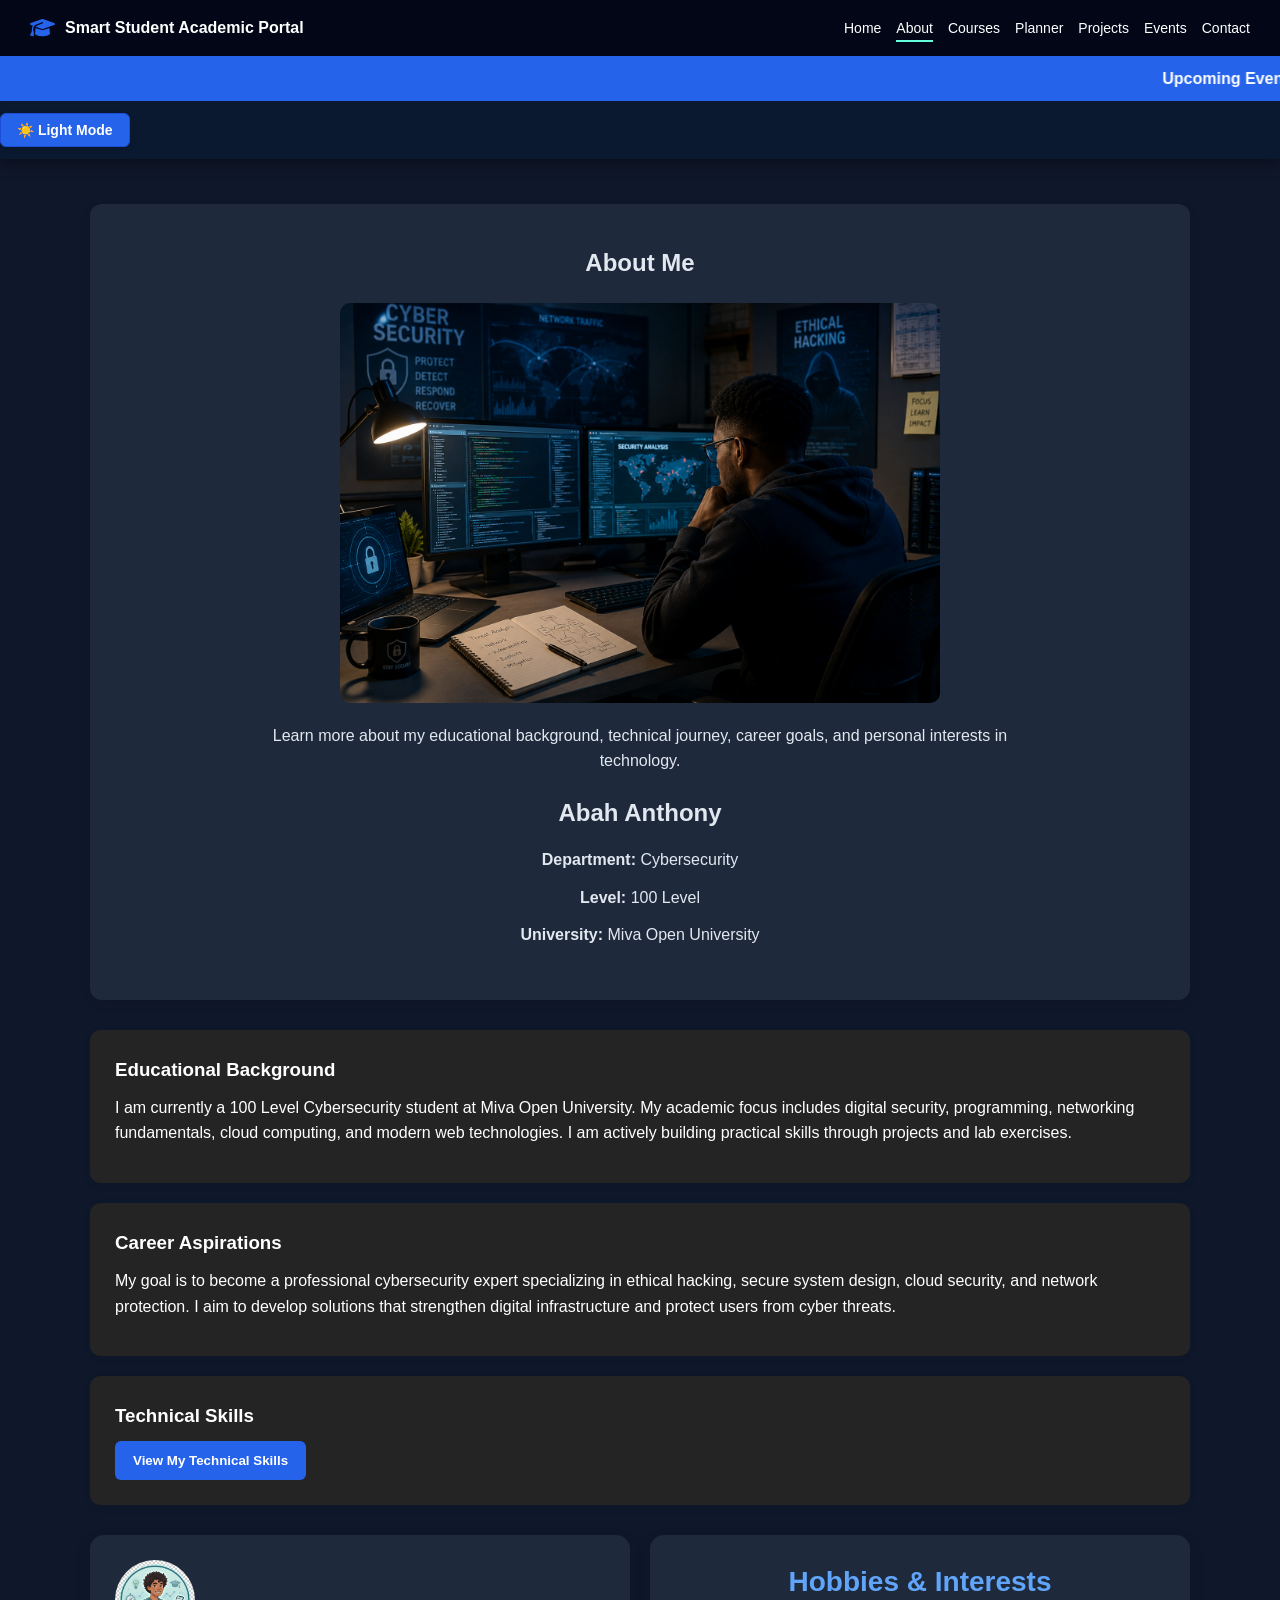
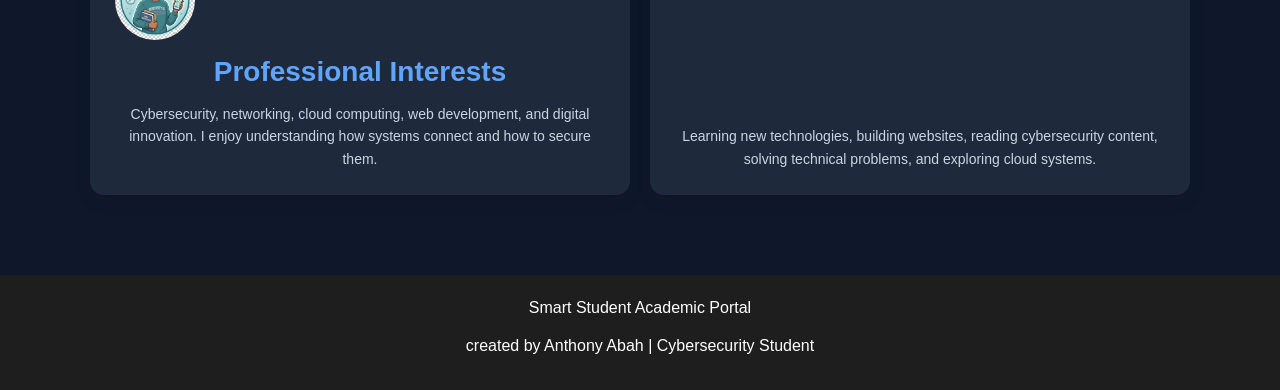
==== commit e739e270: "Improve projects page layout with dashboard section and stats" ====
--- a/about.html
+++ b/about.html
@@ -46,13 +46,14 @@
 </ul>
 </nav>
 
-<marquee>
-Upcoming Events: Cybersecurity Seminar | HTML Lab Assessment | Student Workshop | Guest Lecture
-</marquee>
-
-<button id="darkModeBtn" onclick="toggleDarkMode()">
-🌙 Dark Mode
-</button>
+<div class="sticky-bar">
+        <marquee>
+            Upcoming Events: Department Orientation | CSC106 Lab Assessment | Cybersecurity Awareness Seminar | Student Innovation Workshop
+        </marquee>
+        <button id="darkModeBtn" onclick="toggleDarkMode()">
+            🌙 Dark Mode
+        </button>
+    </div>
 
 </header>
 
@@ -155,7 +156,7 @@
 
 <footer>
 <p>Smart Student Academic Portal</p>
-<p>Designed by Anthony Abah | Cybersecurity Student</p>
+<p>created by Anthony Abah | Cybersecurity Student</p>
 </footer>
 
 
--- a/style.css
+++ b/style.css
@@ -1,3 +1,21 @@
+/* ================================================== */
+/* REMOVE TOP SAGGING SPACE             */
+/* ================================================== */
+
+
+html, body {
+    margin: 0 !important;
+    padding: 0 !important;
+}
+
+
+header, 
+header h1, 
+header .logo,
+header nav {
+    margin-top: 0 !important;
+}
+
 /* ===================== */
 /* RESET */
 /* ===================== */
@@ -259,7 +277,7 @@
     transform: translateY(0);
 }
 
-/* Optional: smoother hover (keep your existing one too) */
+/* Smoth Hover */
 .card:hover {
     transform: translateY(-6px);
     box-shadow: 0 12px 24px rgba(0,0,0,0.12);
@@ -483,9 +501,6 @@
 font-weight:600;
 
 }
-/* ===================== */
-/* RESPONSIVE */
-/* ===================== */
 
 /* ===================== */
 /* RESPONSIVE */
@@ -499,14 +514,20 @@
         padding: 20px;
     }
 
+    nav {
+        flex-direction: column;
+        align-items: center;
+        padding: 15px 20px;
+        height: auto; 
+    }
+
     nav ul {
         display: flex;
         flex-wrap: wrap;
         justify-content: center;
         gap: 12px;
-        margin-top: 15px;
+        margin-top: 10px; 
     }
-
     .hero {
         flex-direction: column;
         text-align: center;
@@ -522,6 +543,27 @@
 
     .card {
         width: 100%;
+    }
+}
+
+body {
+    padding-top: 160px;
+}
+
+header marquee {
+    display: block;
+    margin-top: 50px;
+}
+
+/* ================================================== */
+/* DESKTOP-ONLY MARQUEE ADJUSTMENT                     */
+/* ================================================== */
+@media (min-width: 769px) {
+    header marquee {
+        display: block !important;
+        margin: 0 !important;          
+        margin-top: -15px !important;  
+        padding: 10px !important;      
     }
 }
 
@@ -969,12 +1011,12 @@
 
 table {
     width: 100%;
-    min-width: 600px; /* prevents squashing on desktop */
+    min-width: 600px; 
     border-collapse: collapse;
 }
 
 body {
-    padding-top: 70px; /* adjust depending on nav height */
+    padding-top: 75px; 
 }
 
 /* ===================== */
@@ -1090,3 +1132,153 @@
     scroll-behavior: smooth;
 }
 
+/* Button */
+button[id*="mode" i], 
+button[class*="mode" i],
+button[onclick*="Mode" i] {
+    margin-top: 5px !important; 
+    margin-bottom: 0px !important;
+}
+
+/* Hero backup */
+.hero-home, .about-hero, .projects-hero {
+    margin-top: 5px !important;
+}
+
+/* ================================================== */
+/* PERMANENT BLUE TOGGLE BUTTON FIX                   */
+/* ================================================== */
+button[id*="mode" i],
+button[class*="mode" i],
+button[onclick*="Mode" i] {
+    background-color: #2563EB !important; 
+    color: #ffffff !important;            
+    border: 1px solid #1d4ed8 !important; 
+    box-shadow: 0 2px 5px rgba(0, 0, 0, 0.15);
+}
+
+/* Hover state */
+button[id*="mode" i]:hover,
+button[class*="mode" i]:hover {
+    background-color: #1d4ed8 !important; 
+}
+
+/* ================================================== */
+/* PLANNER / TASK LIST TEXT VISIBILITY FIX            */
+/* ================================================== */
+
+#taskList li {
+    background: #ffffff !important; 
+    color: #0A192F !important;      
+    font-weight: 500 !important;
+    border: 1px solid #cbd5e1 !important; 
+}
+
+body.dark-mode #taskList li {
+    background: #2a2a2a !important; 
+    color: #ffffff !important;      
+    border: 1px solid #444444 !important;
+}
+
+/* ================================================== */
+/* SCROLL-DRIVEN BOUNCE EFFECT                        */
+/* ================================================== */
+
+.card-animate {
+    opacity: 0;
+    transform: translateY(40px) scale(0.9);
+    transition: opacity 0.6s cubic-bezier(0.175, 0.885, 0.32, 1.275), 
+                transform 0.6s cubic-bezier(0.175, 0.885, 0.32, 1.275);
+}
+
+.card-animate.reveal {
+    opacity: 1;
+    transform: translateY(0) scale(1);
+}
+
+/* ================================================== */
+/* STICKY HEADER FIXED RE-LAYOUT (NO OVERLAPS)        */
+/* ================================================== */
+
+header {
+    position: sticky !important;
+    position: -webkit-sticky !important;
+    top: 0 !important;
+    z-index: 9999 !important; 
+    background: #0A192F !important; 
+    display: flex !important;
+    flex-direction: column !important; 
+    width: 100% !important;
+    box-shadow: 0 4px 15px rgba(0, 0, 0, 0.4);
+}
+
+header marquee {
+    order: -1 !important; 
+    background: #2563eb !important;
+    color: white !important;
+    padding: 10px 0 !important;
+    margin: 0 !important;
+    display: block !important;
+    position: relative !important; 
+    z-index: auto !important;
+}
+
+header h1, header h2, header .logo, header nav {
+    position: relative !important;
+    z-index: auto !important;
+}
+
+header button#darkModeBtn {
+    align-self: flex-start !important;
+    margin: 12px 0 12px 0 !important; 
+    padding: 8px 16px !important;
+    font-size: 14px !important;
+    border-radius: 6px !important;
+    cursor: pointer;
+    display: inline-block !important;
+}
+
+
+@media (max-width: 768px) {
+    header button#darkModeBtn {
+        margin: 10px 0 14px 16px !important; 
+    }
+}
+
+
+@media (max-width: 768px) {
+    header button#darkModeBtn {
+        margin: 10px 0 14px 0 !important; 
+    }
+}
+
+/* ================================================== */
+/* DESKTOP YOUTUBE VIDEO OPTIMIZATION                 */
+/* ================================================== */
+
+header + main iframe, 
+.container iframe,
+video, 
+iframe[src*="youtube.com"] {
+    display: block !important;
+    max-width: 850px !important; 
+    width: 90% !important; 
+    height: 480px !important; 
+    margin: 30px auto !important; 
+    border-radius: 12px !important; 
+    box-shadow: 0 10px 30px rgba(0, 0, 0, 0.5) !important; 
+    border: 1px solid rgba(255, 255, 255, 0.05) !important; 
+}
+
+@media (max-width: 768px) {
+    header + main iframe, 
+    .container iframe,
+    video, 
+    iframe[src*="youtube.com"] {
+        max-width: 100% !important;
+        width: 100% !important;
+        height: auto !important; 
+        margin: 15px 0 !important;
+        border-radius: 8px !important;
+    }
+}
